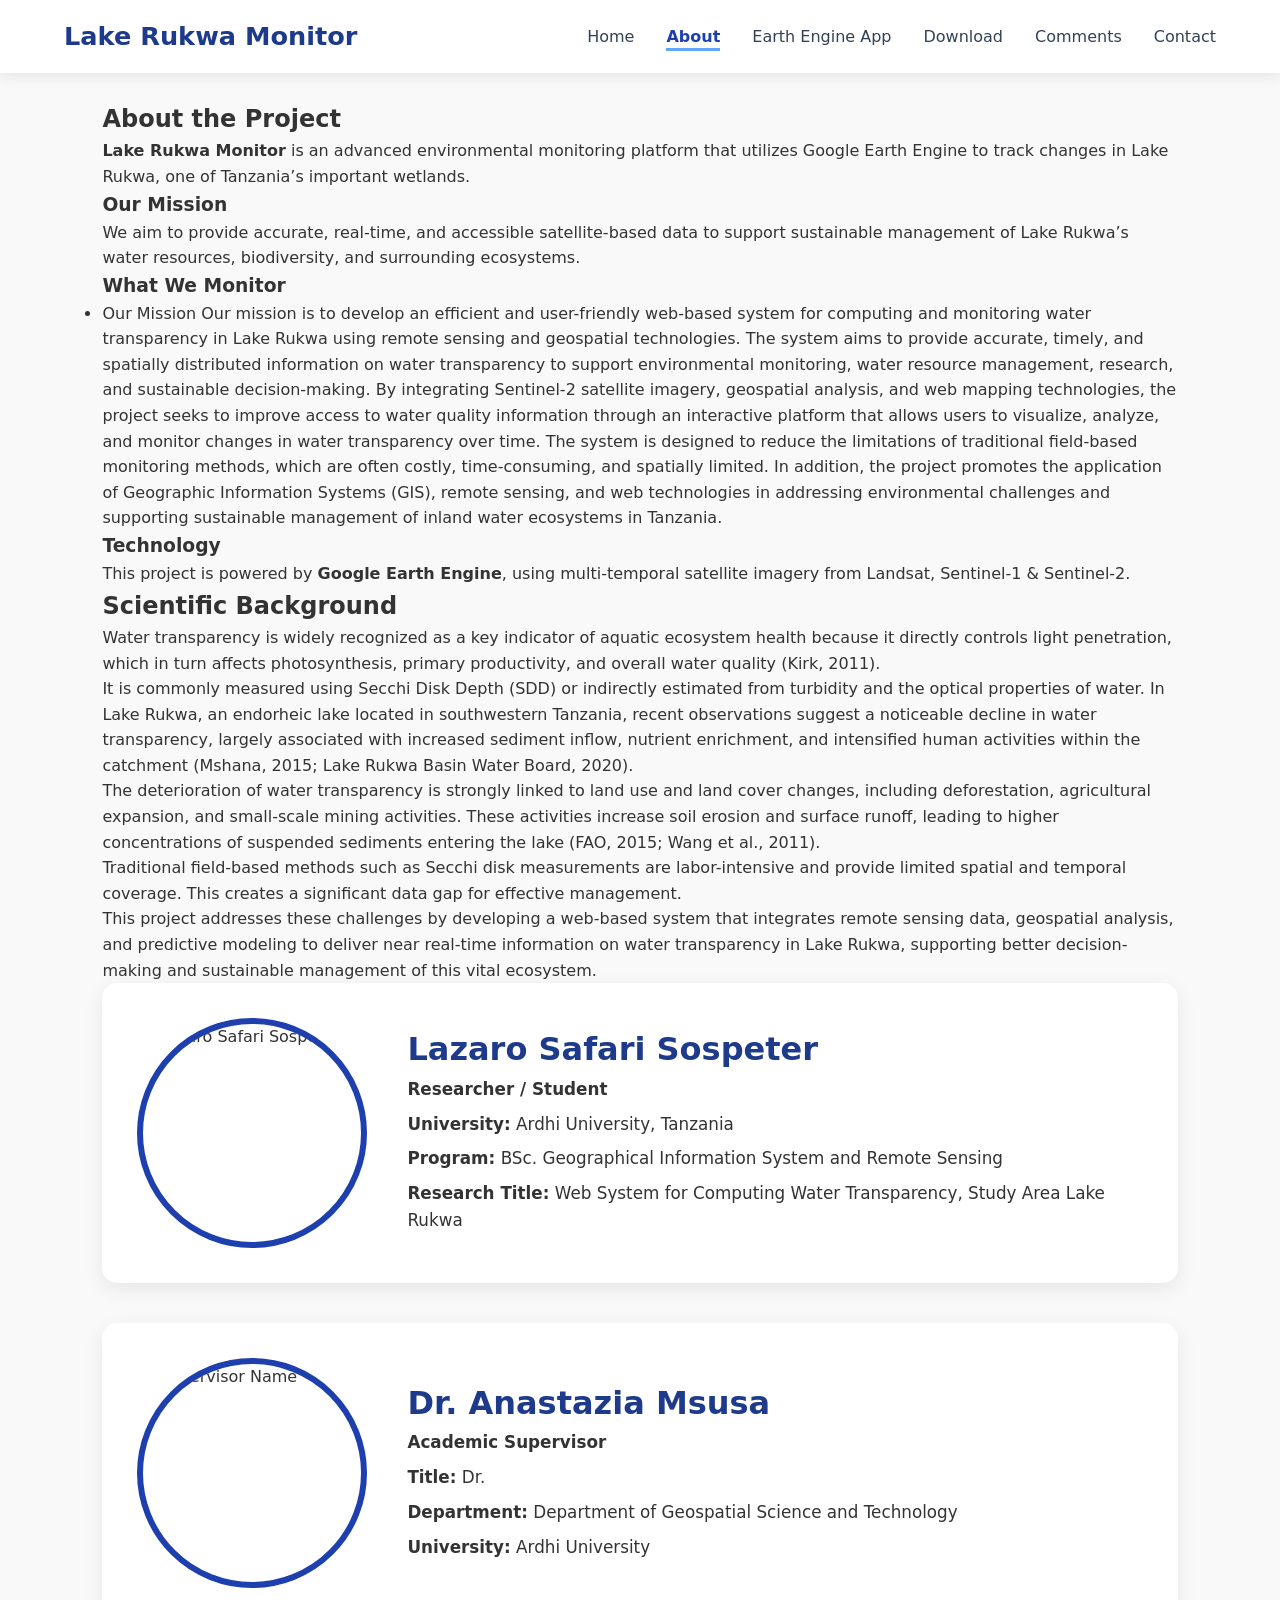
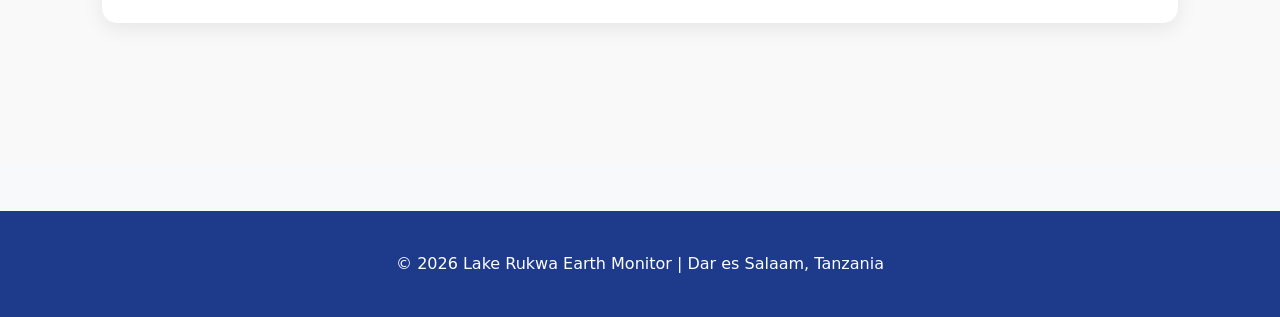
==== about.html @ b2631c9a "Add files via upload" ====
<!DOCTYPE html>
<html lang="en">
<head>
  <meta charset="UTF-8">
  <meta name="viewport" content="width=device-width, initial-scale=1.0">
  <title>About - Lake Rukwa Monitor</title>
  <link rel="stylesheet" href="style.css">
</head>
<body>

  <nav class="navbar">
    <div class="logo">Lake Rukwa Monitor</div>
    <ul>
      <li><a href="index.html">Home</a></li>
      <li><a href="about.html" class="active">About</a></li>
      <li><a href="app.html">Earth Engine App</a></li>
      <li><a href="download.html">Download</a></li>
      <li><a href="comments.html">Comments</a></li>
      <li><a href="contact.html">Contact</a></li>
    </ul>
  </nav>

  <section class="about-section">
    <div class="container">

      <h2>About the Project</h2>
      
      <div class="project-description">
        <p><strong>Lake Rukwa Monitor</strong> is an advanced environmental monitoring platform that utilizes Google Earth Engine to track changes in Lake Rukwa, one of Tanzania’s important wetlands.</p>
        
        <h3>Our Mission</h3>
        <p>We aim to provide accurate, real-time, and accessible satellite-based data to support sustainable management of Lake Rukwa’s water resources, biodiversity, and surrounding ecosystems.</p>

        <h3>What We Monitor</h3>
        <ul>
          <li>Our Mission

Our mission is to develop an efficient and user-friendly web-based system for computing and monitoring water transparency in Lake Rukwa using remote sensing and geospatial technologies. The system aims to provide accurate, timely, and spatially distributed information on water transparency to support environmental monitoring, water resource management, research, and sustainable decision-making.

By integrating Sentinel-2 satellite imagery, geospatial analysis, and web mapping technologies, the project seeks to improve access to water quality information through an interactive platform that allows users to visualize, analyze, and monitor changes in water transparency over time. The system is designed to reduce the limitations of traditional field-based monitoring methods, which are often costly, time-consuming, and spatially limited.

In addition, the project promotes the application of Geographic Information Systems (GIS), remote sensing, and web technologies in addressing environmental challenges and supporting sustainable management of inland water ecosystems in Tanzania.
</li>
        </ul>

        <h3>Technology</h3>
        <p>This project is powered by <strong>Google Earth Engine</strong>, using multi-temporal satellite imagery from Landsat, Sentinel-1 & Sentinel-2.</p>
      </div>

      <!-- Scientific Background -->
      <h2>Scientific Background</h2>
      <div class="scientific-background">
        <p>Water transparency is widely recognized as a key indicator of aquatic ecosystem health because it directly controls light penetration, which in turn affects photosynthesis, primary productivity, and overall water quality (Kirk, 2011).</p>
        
        <p>It is commonly measured using Secchi Disk Depth (SDD) or indirectly estimated from turbidity and the optical properties of water. In Lake Rukwa, an endorheic lake located in southwestern Tanzania, recent observations suggest a noticeable decline in water transparency, largely associated with increased sediment inflow, nutrient enrichment, and intensified human activities within the catchment (Mshana, 2015; Lake Rukwa Basin Water Board, 2020).</p>
        
        <p>The deterioration of water transparency is strongly linked to land use and land cover changes, including deforestation, agricultural expansion, and small-scale mining activities. These activities increase soil erosion and surface runoff, leading to higher concentrations of suspended sediments entering the lake (FAO, 2015; Wang et al., 2011).</p>
        
        <p>Traditional field-based methods such as Secchi disk measurements are labor-intensive and provide limited spatial and temporal coverage. This creates a significant data gap for effective management.</p>
        
        <p>This project addresses these challenges by developing a web-based system that integrates remote sensing data, geospatial analysis, and predictive modeling to deliver near real-time information on water transparency in Lake Rukwa, supporting better decision-making and sustainable management of this vital ecosystem.</p>
      </div>

      <!-- Researcher Profile -->
      <div class="researcher-profile">
        <img src="D:/3 YEAR NOTES/GM 471 PRE DESSERTATION/Web_System/me.png" alt="Lazaro Safari Sospeter" class="profile-photo">
        <div class="profile-info">
          <h2>Lazaro Safari Sospeter</h2>
          <p><strong>Researcher / Student</strong></p>
          <p><strong>University:</strong> Ardhi University, Tanzania</p>
          <p><strong>Program:</strong> BSc. Geographical Information System and Remote Sensing</p>
          <p><strong>Research Title:</strong> Web System for Computing Water Transparency, Study Area Lake Rukwa</p>
        </div>
      </div>

      <!-- Supervisor Profile -->
      <div class="supervisor-profile">
        <img src="images/supervisor-photo.jpg" alt="Supervisor Name" class="profile-photo">
        <div class="profile-info">
          <h2>Dr. Anastazia Msusa</h2>
          <p><strong>Academic Supervisor</strong></p>
          <p><strong>Title:</strong> Dr. </p>
          <p><strong>Department:</strong> Department of Geospatial Science and Technology</p>
          <p><strong>University:</strong> Ardhi University</p>
        </div>
      </div>

    </div>
  </section>

  <footer>
    <p>&copy; 2026 Lake Rukwa Earth Monitor | Dar es Salaam, Tanzania</p>
  </footer>
</body>
</html>
---- style.css ----
* {
    margin: 0;
    padding: 0;
    box-sizing: border-box;
}

body {
    font-family: 'Segoe UI', system-ui, -apple-system, sans-serif;
    line-height: 1.6;
    color: #333;
    background: #f8f9fa;
}

/* ==================== NAVBAR ==================== */
.navbar {
    position: fixed;
    top: 0;
    width: 100%;
    background: rgba(255, 255, 255, 0.95);
    backdrop-filter: blur(10px);
    box-shadow: 0 2px 15px rgba(0, 0, 0, 0.1);
    padding: 1rem 5%;
    display: flex;
    justify-content: space-between;
    align-items: center;
    z-index: 1000;
}

.logo {
    font-size: 1.6rem;
    font-weight: 700;
    color: #1e3a8a;
}

.navbar ul {
    list-style: none;
    display: flex;
    gap: 2rem;
}

.navbar a {
    text-decoration: none;
    color: #334155;
    font-weight: 500;
    transition: color 0.3s;
}

.navbar a:hover {
    color: #1e40af;
}

.navbar a.active {
    color: #1e40af;
    font-weight: 600;
    position: relative;
}

.navbar a.active::after {
    content: '';
    position: absolute;
    bottom: -5px;
    left: 0;
    width: 100%;
    height: 3px;
    background: #60a5fa;
}

/* ==================== HERO SECTION (Home Background) ==================== */
.hero {
    height: 100vh;
    background-image: 
        linear-gradient(rgba(0, 0, 0, 0.45), rgba(0, 0, 0, 0.45)),
        url('D:/3 YEAR NOTES/GM 471 PRE DESSERTATION/Web_System/view.png');
    background-size: cover;
    background-position: center;
    background-attachment: fixed;
    display: flex;
    align-items: center;
    justify-content: center;
    text-align: center;
    color: white;
    position: relative;
}

.hero-content {
    max-width: 850px;
    padding: 0 20px;
    position: relative;
    z-index: 2;
}

.hero h1 {
    font-size: 3.8rem;
    margin-bottom: 1rem;
    font-weight: 700;
}

.highlight {
    color: #60a5fa;
}

.hero p {
    font-size: 1.35rem;
    margin-bottom: 2.5rem;
    opacity: 0.95;
}

/* ==================== ABOUT PAGE STYLES ==================== */
.about-section {
    padding: 100px 8%;
    background: #f9f9f9;
    min-height: 80vh;
}

.container {
    max-width: 1200px;
    margin: 0 auto;
}

.researcher-profile,
.supervisor-profile {
    display: flex;
    align-items: center;
    gap: 40px;
    background: white;
    padding: 35px;
    border-radius: 15px;
    box-shadow: 0 6px 20px rgba(0, 0, 0, 0.08);
    margin-bottom: 40px;
}

.profile-photo {
    width: 230px;
    height: 230px;
    object-fit: cover;
    border-radius: 50%;
    border: 6px solid #1e40af;
    flex-shrink: 0;
}

.profile-info h2 {
    margin-top: 0;
    color: #1e3a8a;
    font-size: 2rem;
}

.profile-info p {
    margin-bottom: 8px;
    font-size: 1.05rem;
}

/* Responsive */
@media (max-width: 768px) {
    .researcher-profile,
    .supervisor-profile {
        flex-direction: column;
        text-align: center;
        gap: 20px;
    }
    
    .profile-photo {
        width: 180px;
        height: 180px;
    }
    
    .hero h1 {
        font-size: 2.8rem;
    }
}

/* ==================== BUTTONS ==================== */
.btn {
    background: #1e40af;
    color: white;
    padding: 14px 36px;
    font-size: 1.1rem;
    border: none;
    border-radius: 50px;
    cursor: pointer;
    transition: all 0.3s;
    font-weight: 600;
    text-decoration: none;
    display: inline-block;
}

.btn:hover {
    background: #3b82f6;
    transform: translateY(-4px);
    box-shadow: 0 10px 25px rgba(30, 64, 175, 0.4);
}

/* ==================== OTHER SECTIONS ==================== */
.section {
    padding: 100px 8%;
    min-height: 70vh;
}

.section h2 {
    font-size: 2.6rem;
    text-align: center;
    margin-bottom: 3rem;
    color: #1e3a8a;
    position: relative;
}

.section h2::after {
    content: '';
    width: 90px;
    height: 4px;
    background: #60a5fa;
    position: absolute;
    bottom: -14px;
    left: 50%;
    transform: translateX(-50%);
}

/* Forms, Comments, Footer (your original styles) */
form {
    max-width: 700px;
    margin: 0 auto;
    display: flex;
    flex-direction: column;
    gap: 1.2rem;
}

input, textarea {
    padding: 15px;
    border: 1px solid #cbd5e1;
    border-radius: 10px;
    font-size: 1.05rem;
    transition: all 0.3s;
}

input:focus, textarea:focus {
    outline: none;
    border-color: #3b82f6;
    box-shadow: 0 0 0 4px rgba(59, 130, 246, 0.15);
}

button[type="submit"] {
    background: #1e40af;
    color: white;
    padding: 16px;
    border: none;
    border-radius: 10px;
    font-size: 1.1rem;
    cursor: pointer;
    font-weight: 600;
}

button[type="submit"]:hover {
    background: #1e3a8a;
}

.comment-card {
    background: white;
    border: 1px solid #e2e8f0;
    border-radius: 12px;
    padding: 20px;
    margin-bottom: 1.5rem;
    box-shadow: 0 4px 6px -1px rgba(0, 0, 0, 0.05);
    transition: all 0.3s ease;
}

.comment-card:hover {
    box-shadow: 0 10px 15px -3px rgba(0, 0, 0, 0.1);
    transform: translateY(-3px);
}

.comment-header {
    display: flex;
    justify-content: space-between;
    align-items: center;
    margin-bottom: 12px;
    padding-bottom: 12px;
    border-bottom: 1px solid #f1f5f9;
}

.comment-header strong {
    color: #1e40af;
    font-size: 1.1rem;
}

.comment-header small {
    color: #64748b;
    font-size: 0.9rem;
}

.comment-message {
    color: #334155;
    line-height: 1.7;
    font-size: 1.02rem;
}

footer {
    background: #1e3a8a;
    color: white;
    text-align: center;
    padding: 2.5rem 1rem;
    margin-top: 3rem;
}

/* Responsive */
@media (max-width: 768px) {
    .navbar ul {
        gap: 1rem;
        font-size: 0.95rem;
    }
    .section {
        padding: 80px 5%;
    }
}
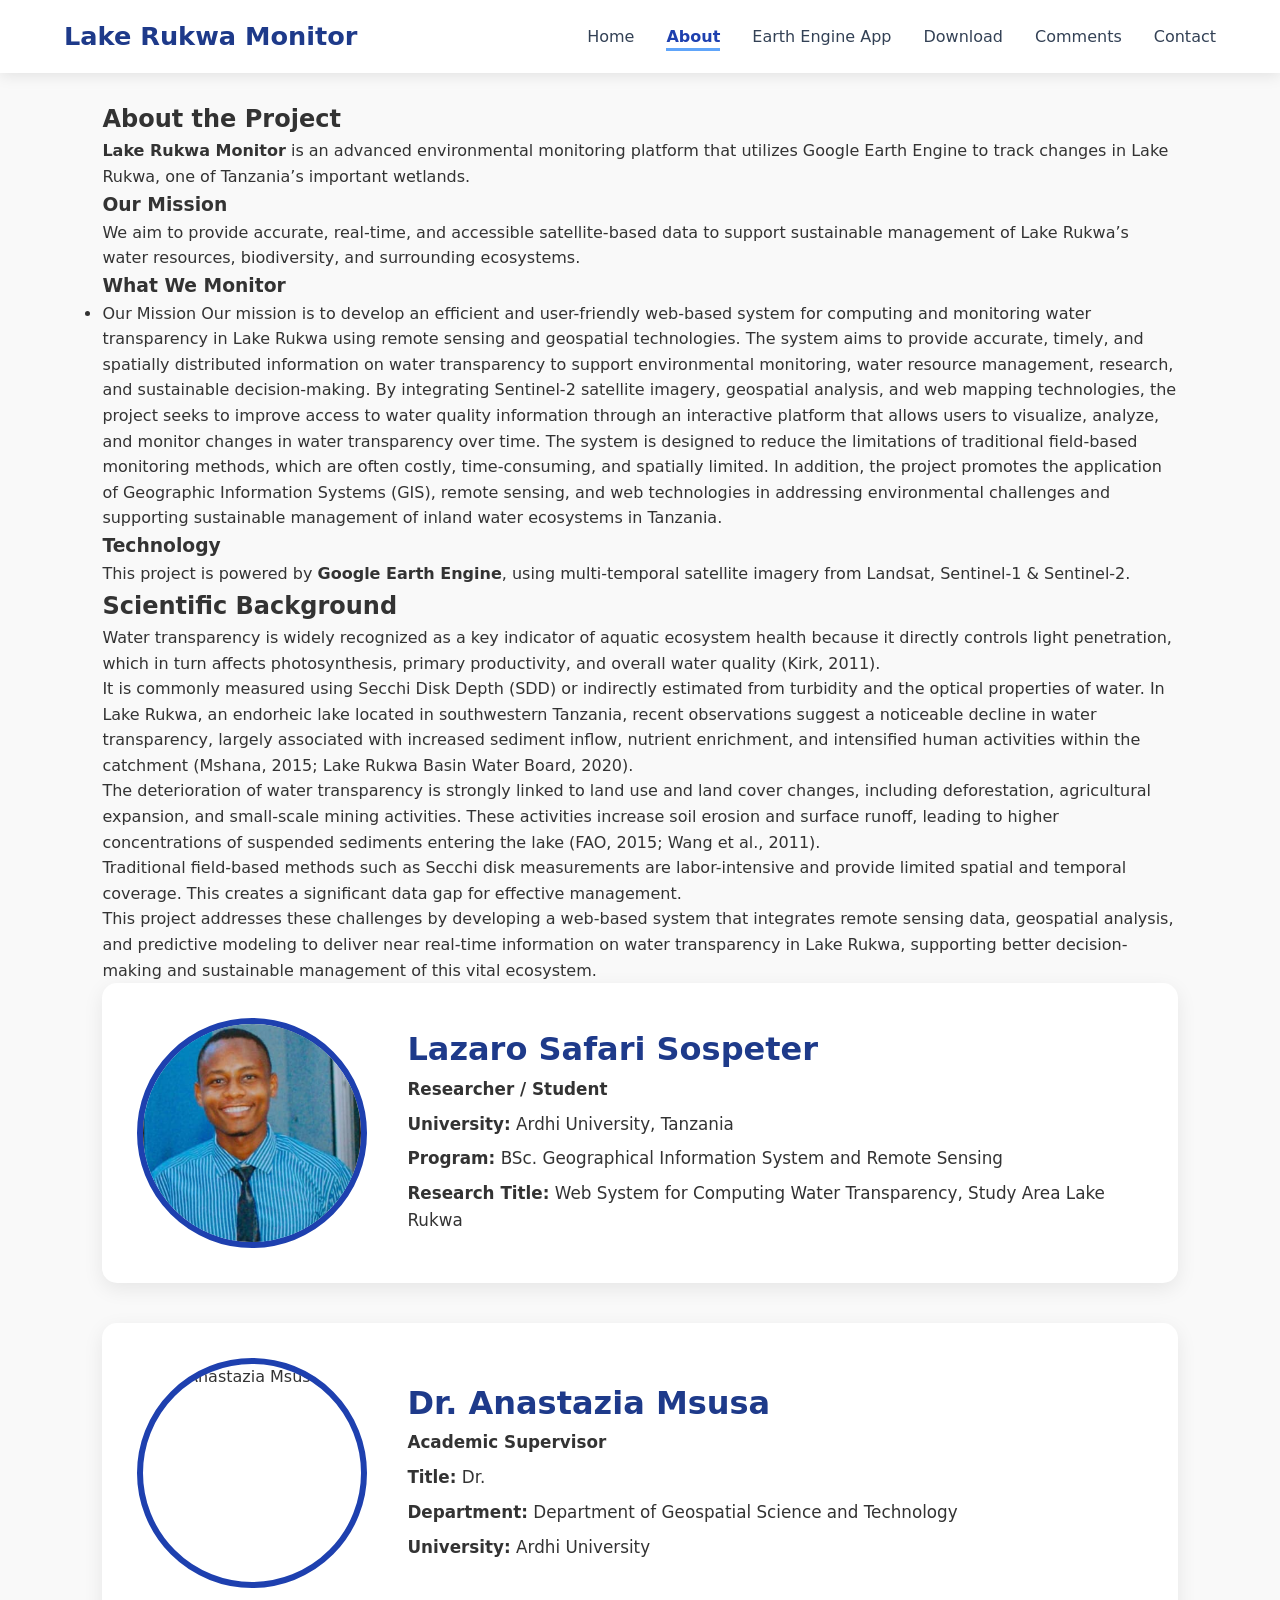
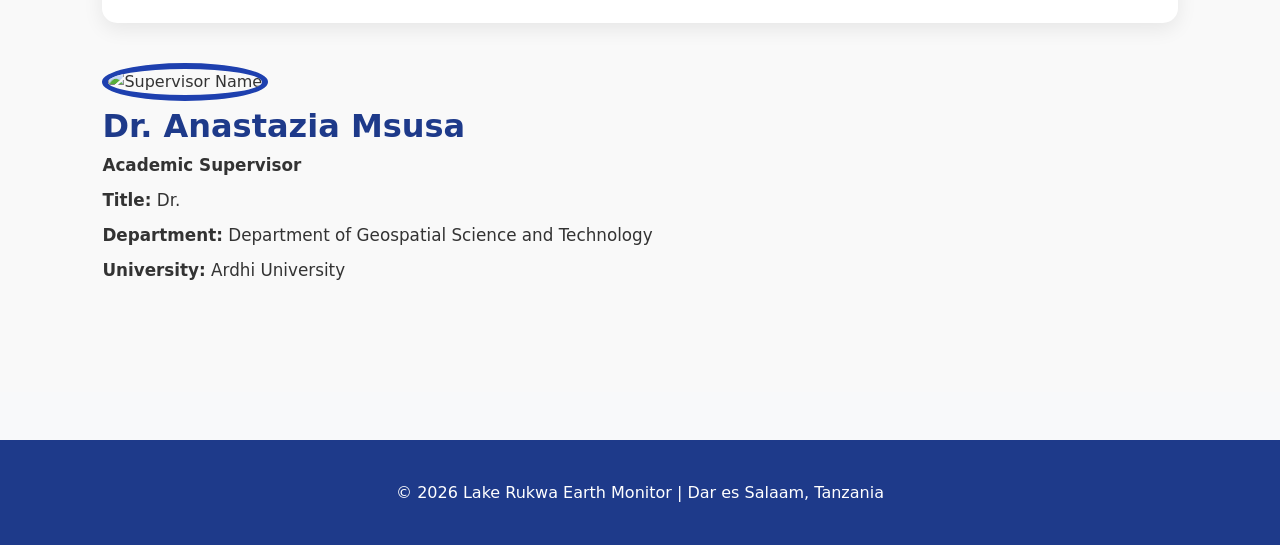
==== commit ada7a91d: "Fix formatting and update content in about.html" ====
--- a/about.html
+++ b/about.html
@@ -61,20 +61,29 @@
         <p>This project addresses these challenges by developing a web-based system that integrates remote sensing data, geospatial analysis, and predictive modeling to deliver near real-time information on water transparency in Lake Rukwa, supporting better decision-making and sustainable management of this vital ecosystem.</p>
       </div>
 
-      <!-- Researcher Profile -->
-      <div class="researcher-profile">
-        <img src="D:/3 YEAR NOTES/GM 471 PRE DESSERTATION/Web_System/me.png" alt="Lazaro Safari Sospeter" class="profile-photo">
-        <div class="profile-info">
-          <h2>Lazaro Safari Sospeter</h2>
-          <p><strong>Researcher / Student</strong></p>
-          <p><strong>University:</strong> Ardhi University, Tanzania</p>
-          <p><strong>Program:</strong> BSc. Geographical Information System and Remote Sensing</p>
-          <p><strong>Research Title:</strong> Web System for Computing Water Transparency, Study Area Lake Rukwa</p>
-        </div>
-      </div>
+     <!-- Researcher Profile -->
+<div class="researcher-profile">
+  <img src="me.png" alt="Lazaro Safari Sospeter" class="profile-photo">
+  <div class="profile-info">
+    <h2>Lazaro Safari Sospeter</h2>
+    <p><strong>Researcher / Student</strong></p>
+    <p><strong>University:</strong> Ardhi University, Tanzania</p>
+    <p><strong>Program:</strong> BSc. Geographical Information System and Remote Sensing</p>
+    <p><strong>Research Title:</strong> Web System for Computing Water Transparency, Study Area Lake Rukwa</p>
+  </div>
+</div>
 
-      <!-- Supervisor Profile -->
-      <div class="supervisor-profile">
+<!-- Supervisor Profile -->
+<div class="supervisor-profile">
+  <img src="supervisor.jpg" alt="Dr. Anastazia Msusa" class="profile-photo">   <!-- Change filename if needed -->
+  <div class="profile-info">
+    <h2>Dr. Anastazia Msusa</h2>
+    <p><strong>Academic Supervisor</strong></p>
+    <p><strong>Title:</strong> Dr.</p>
+    <p><strong>Department:</strong> Department of Geospatial Science and Technology</p>
+    <p><strong>University:</strong> Ardhi University</p>
+  </div>
+</div>
         <img src="images/supervisor-photo.jpg" alt="Supervisor Name" class="profile-photo">
         <div class="profile-info">
           <h2>Dr. Anastazia Msusa</h2>
@@ -92,4 +101,4 @@
     <p>&copy; 2026 Lake Rukwa Earth Monitor | Dar es Salaam, Tanzania</p>
   </footer>
 </body>
-</html>+</html>
--- a/style.css
+++ b/style.css
@@ -70,7 +70,7 @@
     height: 100vh;
     background-image: 
         linear-gradient(rgba(0, 0, 0, 0.45), rgba(0, 0, 0, 0.45)),
-        url('D:/3 YEAR NOTES/GM 471 PRE DESSERTATION/Web_System/view.png');
+        url('view.png');                    /* ← Changed here */
     background-size: cover;
     background-position: center;
     background-attachment: fixed;
@@ -81,30 +81,6 @@
     color: white;
     position: relative;
 }
-
-.hero-content {
-    max-width: 850px;
-    padding: 0 20px;
-    position: relative;
-    z-index: 2;
-}
-
-.hero h1 {
-    font-size: 3.8rem;
-    margin-bottom: 1rem;
-    font-weight: 700;
-}
-
-.highlight {
-    color: #60a5fa;
-}
-
-.hero p {
-    font-size: 1.35rem;
-    margin-bottom: 2.5rem;
-    opacity: 0.95;
-}
-
 /* ==================== ABOUT PAGE STYLES ==================== */
 .about-section {
     padding: 100px 8%;
@@ -309,4 +285,4 @@
     .section {
         padding: 80px 5%;
     }
-}+}
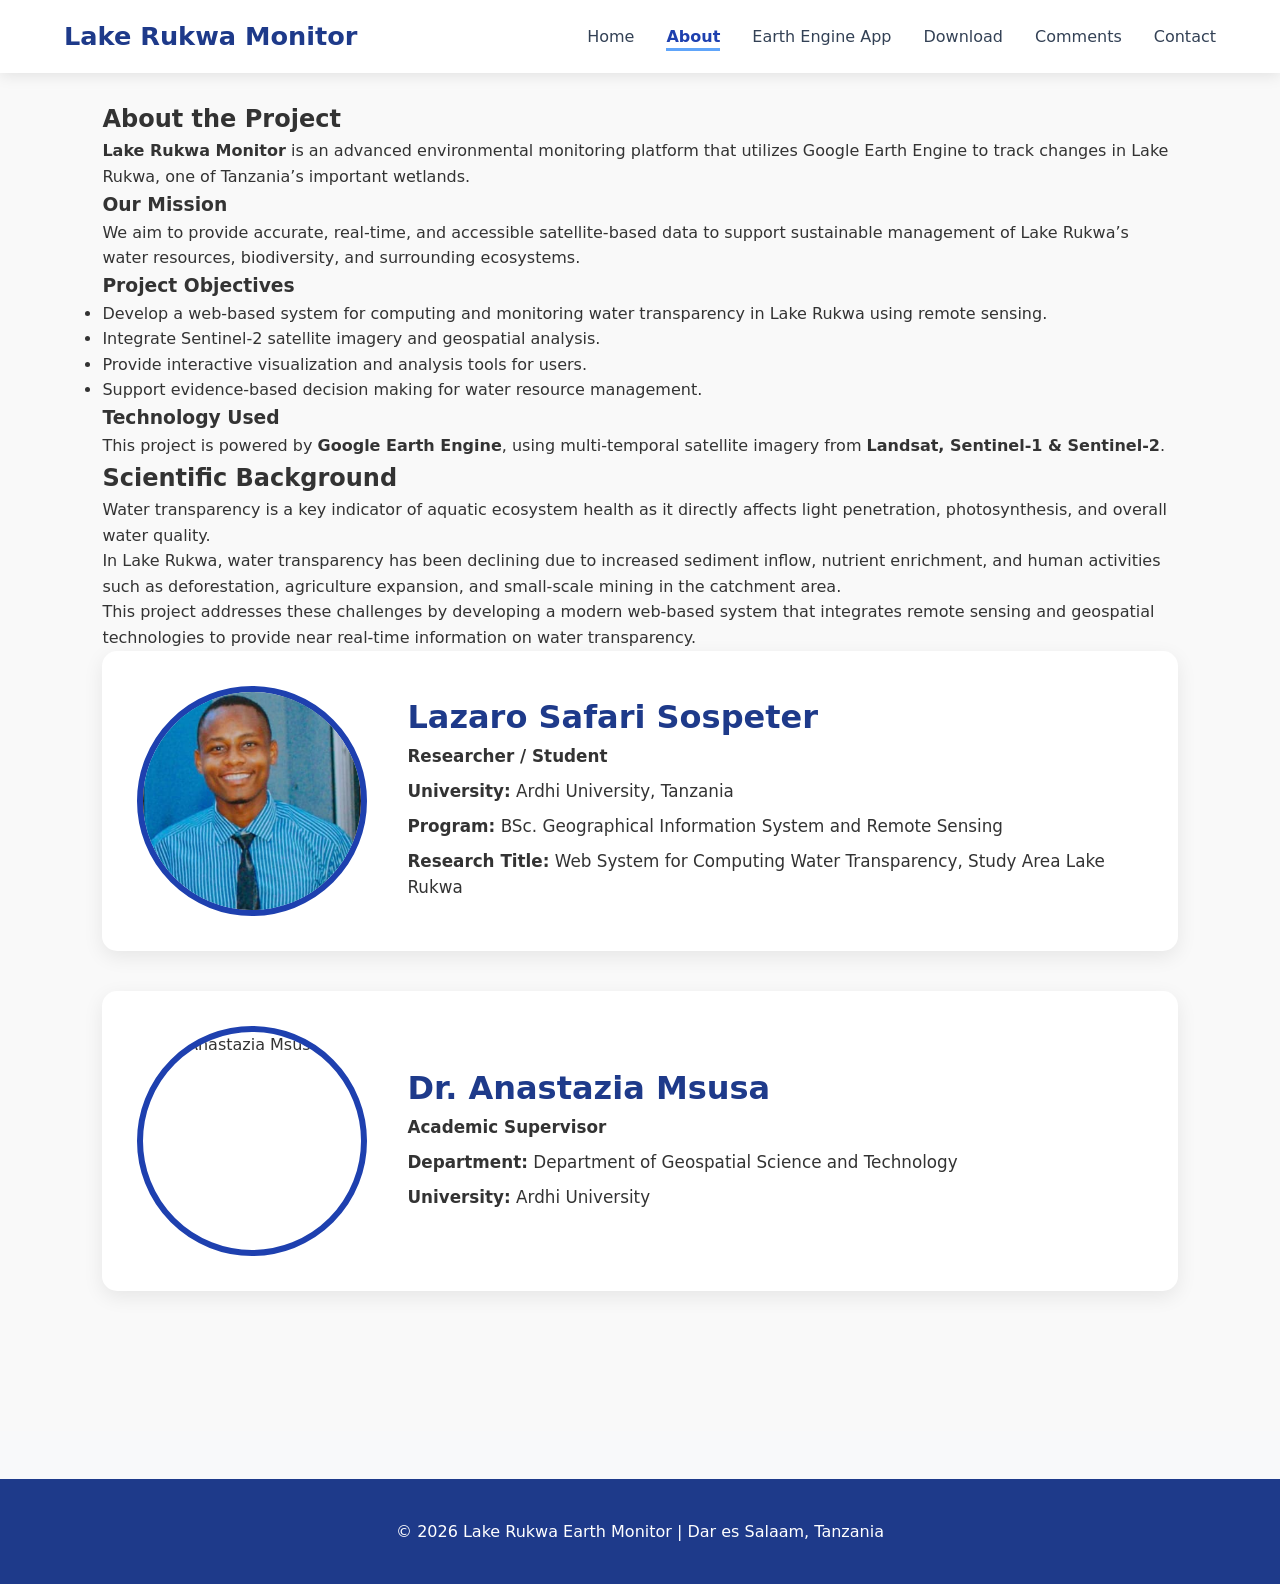
==== commit caaf68a6: "Revise About page content and structure Updated the content and structure of the About page to enhan" ====
--- a/about.html
+++ b/about.html
@@ -31,64 +31,46 @@
         <h3>Our Mission</h3>
         <p>We aim to provide accurate, real-time, and accessible satellite-based data to support sustainable management of Lake Rukwa’s water resources, biodiversity, and surrounding ecosystems.</p>
 
-        <h3>What We Monitor</h3>
+        <h3>Project Objectives</h3>
         <ul>
-          <li>Our Mission
-
-Our mission is to develop an efficient and user-friendly web-based system for computing and monitoring water transparency in Lake Rukwa using remote sensing and geospatial technologies. The system aims to provide accurate, timely, and spatially distributed information on water transparency to support environmental monitoring, water resource management, research, and sustainable decision-making.
-
-By integrating Sentinel-2 satellite imagery, geospatial analysis, and web mapping technologies, the project seeks to improve access to water quality information through an interactive platform that allows users to visualize, analyze, and monitor changes in water transparency over time. The system is designed to reduce the limitations of traditional field-based monitoring methods, which are often costly, time-consuming, and spatially limited.
-
-In addition, the project promotes the application of Geographic Information Systems (GIS), remote sensing, and web technologies in addressing environmental challenges and supporting sustainable management of inland water ecosystems in Tanzania.
-</li>
+          <li>Develop a web-based system for computing and monitoring water transparency in Lake Rukwa using remote sensing.</li>
+          <li>Integrate Sentinel-2 satellite imagery and geospatial analysis.</li>
+          <li>Provide interactive visualization and analysis tools for users.</li>
+          <li>Support evidence-based decision making for water resource management.</li>
         </ul>
 
-        <h3>Technology</h3>
-        <p>This project is powered by <strong>Google Earth Engine</strong>, using multi-temporal satellite imagery from Landsat, Sentinel-1 & Sentinel-2.</p>
+        <h3>Technology Used</h3>
+        <p>This project is powered by <strong>Google Earth Engine</strong>, using multi-temporal satellite imagery from <strong>Landsat, Sentinel-1 & Sentinel-2</strong>.</p>
       </div>
 
       <!-- Scientific Background -->
       <h2>Scientific Background</h2>
       <div class="scientific-background">
-        <p>Water transparency is widely recognized as a key indicator of aquatic ecosystem health because it directly controls light penetration, which in turn affects photosynthesis, primary productivity, and overall water quality (Kirk, 2011).</p>
+        <p>Water transparency is a key indicator of aquatic ecosystem health as it directly affects light penetration, photosynthesis, and overall water quality.</p>
         
-        <p>It is commonly measured using Secchi Disk Depth (SDD) or indirectly estimated from turbidity and the optical properties of water. In Lake Rukwa, an endorheic lake located in southwestern Tanzania, recent observations suggest a noticeable decline in water transparency, largely associated with increased sediment inflow, nutrient enrichment, and intensified human activities within the catchment (Mshana, 2015; Lake Rukwa Basin Water Board, 2020).</p>
+        <p>In Lake Rukwa, water transparency has been declining due to increased sediment inflow, nutrient enrichment, and human activities such as deforestation, agriculture expansion, and small-scale mining in the catchment area.</p>
         
-        <p>The deterioration of water transparency is strongly linked to land use and land cover changes, including deforestation, agricultural expansion, and small-scale mining activities. These activities increase soil erosion and surface runoff, leading to higher concentrations of suspended sediments entering the lake (FAO, 2015; Wang et al., 2011).</p>
-        
-        <p>Traditional field-based methods such as Secchi disk measurements are labor-intensive and provide limited spatial and temporal coverage. This creates a significant data gap for effective management.</p>
-        
-        <p>This project addresses these challenges by developing a web-based system that integrates remote sensing data, geospatial analysis, and predictive modeling to deliver near real-time information on water transparency in Lake Rukwa, supporting better decision-making and sustainable management of this vital ecosystem.</p>
+        <p>This project addresses these challenges by developing a modern web-based system that integrates remote sensing and geospatial technologies to provide near real-time information on water transparency.</p>
       </div>
 
-     <!-- Researcher Profile -->
-<div class="researcher-profile">
-  <img src="me.png" alt="Lazaro Safari Sospeter" class="profile-photo">
-  <div class="profile-info">
-    <h2>Lazaro Safari Sospeter</h2>
-    <p><strong>Researcher / Student</strong></p>
-    <p><strong>University:</strong> Ardhi University, Tanzania</p>
-    <p><strong>Program:</strong> BSc. Geographical Information System and Remote Sensing</p>
-    <p><strong>Research Title:</strong> Web System for Computing Water Transparency, Study Area Lake Rukwa</p>
-  </div>
-</div>
+      <!-- Researcher Profile -->
+      <div class="researcher-profile">
+        <img src="me.png" alt="Lazaro Safari Sospeter" class="profile-photo">
+        <div class="profile-info">
+          <h2>Lazaro Safari Sospeter</h2>
+          <p><strong>Researcher / Student</strong></p>
+          <p><strong>University:</strong> Ardhi University, Tanzania</p>
+          <p><strong>Program:</strong> BSc. Geographical Information System and Remote Sensing</p>
+          <p><strong>Research Title:</strong> Web System for Computing Water Transparency, Study Area Lake Rukwa</p>
+        </div>
+      </div>
 
-<!-- Supervisor Profile -->
-<div class="supervisor-profile">
-  <img src="supervisor.jpg" alt="Dr. Anastazia Msusa" class="profile-photo">   <!-- Change filename if needed -->
-  <div class="profile-info">
-    <h2>Dr. Anastazia Msusa</h2>
-    <p><strong>Academic Supervisor</strong></p>
-    <p><strong>Title:</strong> Dr.</p>
-    <p><strong>Department:</strong> Department of Geospatial Science and Technology</p>
-    <p><strong>University:</strong> Ardhi University</p>
-  </div>
-</div>
-        <img src="images/supervisor-photo.jpg" alt="Supervisor Name" class="profile-photo">
+      <!-- Supervisor Profile -->
+      <div class="supervisor-profile">
+        <img src="supervisor.jpg" alt="Dr. Anastazia Msusa" class="profile-photo">
         <div class="profile-info">
           <h2>Dr. Anastazia Msusa</h2>
           <p><strong>Academic Supervisor</strong></p>
-          <p><strong>Title:</strong> Dr. </p>
           <p><strong>Department:</strong> Department of Geospatial Science and Technology</p>
           <p><strong>University:</strong> Ardhi University</p>
         </div>
